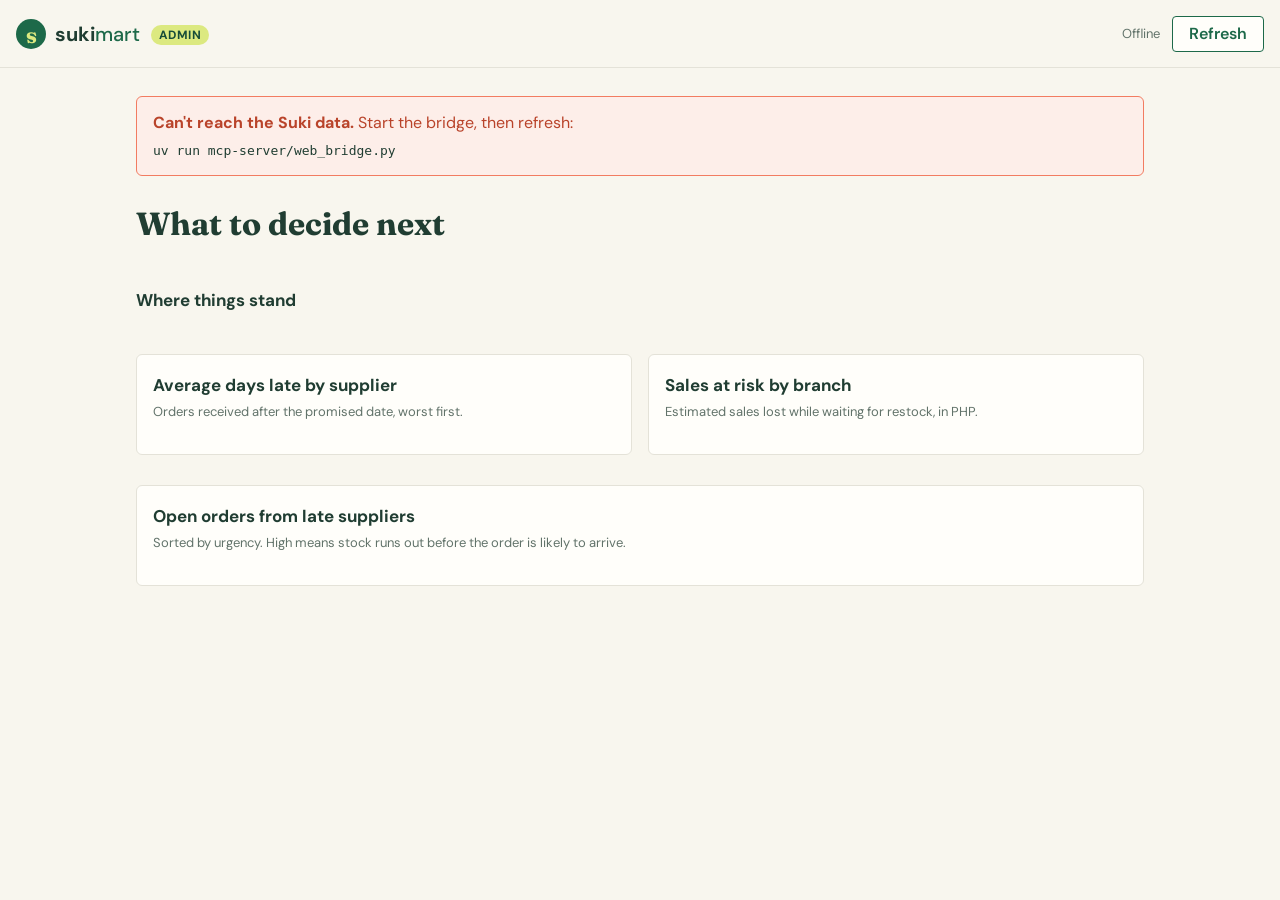
==== main/admin.html @ f8d5006a "the backend" ====
<!doctype html>
<html lang="en">
	<head>
		<meta charset="utf-8">
		<meta name="viewport" content="width=device-width, initial-scale=1">
		<title>Suki Mart Admin | Supplier operations</title>
		<link rel="preconnect" href="https://fonts.googleapis.com">
		<link rel="preconnect" href="https://fonts.gstatic.com" crossorigin>
		<link href="https://fonts.googleapis.com/css2?family=DM+Sans:wght@400;500;600;700&family=Fraunces:opsz,wght@9..144,600;9..144,700&display=swap" rel="stylesheet">
		<link rel="stylesheet" href="admin.css">
		<script src="admin.js" defer></script>
	</head>
	<body>
		<header class="bar">
			<a class="brand" href="index.html" aria-label="Back to the store">
				<span class="brand-mark" aria-hidden="true">s</span>
				<span>suki<span class="brand-light">mart</span> <span class="role">Admin</span></span>
			</a>
			<div class="bar-right">
				<span id="status" class="status" role="status">Loading…</span>
				<button id="refresh" type="button">Refresh</button>
			</div>
		</header>

		<main class="page">
			<div id="offline" class="offline" hidden>
				<strong>Can't reach the Suki data.</strong>
				Start the bridge, then refresh:
				<code>uv run mcp-server/web_bridge.py</code>
			</div>

			<section aria-labelledby="h-decide">
				<h1 id="h-decide">What to decide next</h1>
				<p class="lede" id="lede"></p>
				<div id="decisions" class="decisions"></div>
			</section>

			<section aria-labelledby="h-nums">
				<h2 id="h-nums">Where things stand</h2>
				<div id="tiles" class="tiles"></div>
			</section>

			<div class="two">
				<section class="panel" aria-labelledby="h-late">
					<h2 id="h-late">Average days late by supplier</h2>
					<p class="hint">Orders received after the promised date, worst first.</p>
					<div id="late" class="bars"></div>
				</section>
				<section class="panel" aria-labelledby="h-branch">
					<h2 id="h-branch">Sales at risk by branch</h2>
					<p class="hint">Estimated sales lost while waiting for restock, in PHP.</p>
					<div id="branch" class="bars"></div>
				</section>
			</div>

			<section class="panel" aria-labelledby="h-open">
				<h2 id="h-open">Open orders from late suppliers</h2>
				<p class="hint">Sorted by urgency. High means stock runs out before the order is likely to arrive.</p>
				<div class="tw"><table id="open"></table></div>
			</section>
		</main>
	</body>
</html>
---- main/admin.css ----
:root {
  color-scheme: light;
  --ink: #203d32;
  --ink-soft: #62736a;
  --green: #1d6949;
  --green-deep: #174c38;
  --lime: #dce980;
  --coral: #f27c61;
  --coral-deep: #b9432a;
  --paper: #f8f6ee;
  --paper-dark: #efede3;
  --white: #fffefa;
  --line: #e4e2d8;
  --font-body: "DM Sans", system-ui, sans-serif;
  --font-display: "Fraunces", Georgia, serif;
}
* { box-sizing: border-box; }
body { margin: 0; background: var(--paper); color: var(--ink); font-family: var(--font-body); line-height: 1.5; -webkit-font-smoothing: antialiased; }
a { color: inherit; text-decoration: none; }
button { font: inherit; }

.bar { min-height: 68px; padding: 10px 16px; display: flex; align-items: center; justify-content: space-between; gap: 12px; flex-wrap: wrap; border-bottom: 1px solid var(--line); background: var(--paper); }
.brand { display: inline-flex; align-items: center; gap: 9px; font-size: 20px; font-weight: 700; }
.brand-mark { width: 30px; height: 30px; display: grid; place-items: center; border-radius: 50%; background: var(--green); color: var(--lime); font-family: var(--font-display); font-size: 22px; }
.brand-light { color: var(--green); font-weight: 500; }
.role { margin-left: 6px; padding: 2px 8px; border-radius: 999px; background: var(--lime); color: var(--green-deep); font-size: 12px; font-weight: 700; letter-spacing: .4px; text-transform: uppercase; vertical-align: 2px; }
.bar-right { display: flex; align-items: center; gap: 12px; }
.status { font-size: 13px; color: var(--ink-soft); }
#refresh { height: 36px; padding: 0 16px; border: 1px solid var(--green); border-radius: 4px; background: var(--white); color: var(--green); font-weight: 600; cursor: pointer; }
#refresh:hover { background: var(--green); color: var(--white); }

.page { max-width: 1040px; margin: 0 auto; padding: 28px 16px 64px; display: flex; flex-direction: column; gap: 30px; }
h1 { margin: 0 0 6px; font-family: var(--font-display); font-size: 32px; line-height: 1.15; text-wrap: balance; }
h2 { margin: 0 0 4px; font-size: 17px; }
.lede { margin: 0 0 16px; color: var(--ink-soft); max-width: 66ch; }
.hint { margin: 0 0 14px; font-size: 13px; color: var(--ink-soft); }
.offline { padding: 14px 16px; border: 1px solid var(--coral); border-radius: 6px; background: #fdeee9; color: var(--coral-deep); }
.offline code { display: block; margin-top: 6px; font-family: ui-monospace, Consolas, monospace; font-size: 13px; color: var(--ink); }

.decisions { display: flex; flex-direction: column; gap: 14px; }
.decision { display: grid; grid-template-columns: 44px 1fr; gap: 14px; padding: 16px; background: var(--white); border: 1px solid var(--line); border-radius: 6px; min-width: 0; }
.rank { width: 36px; height: 36px; display: grid; place-items: center; border-radius: 50%; background: var(--green); color: var(--lime); font-family: var(--font-display); font-weight: 700; font-size: 18px; }
.decision.p1 .rank { background: var(--coral); color: var(--white); }
.decision h3 { margin: 0; font-size: 18px; }
.decision .why { margin: 4px 0 12px; color: var(--ink-soft); max-width: 70ch; }
.decision .body { min-width: 0; }
.contact { margin: 0 0 8px; font-size: 14px; }
.alt { margin: 0; padding: 10px 12px; background: var(--paper); border-radius: 4px; font-size: 14px; }

.tiles { display: grid; grid-template-columns: repeat(auto-fit, minmax(170px, 1fr)); gap: 12px; margin-top: 10px; }
.tile { padding: 14px; background: var(--white); border: 1px solid var(--line); border-radius: 6px; }
.tile b { display: block; font-family: var(--font-display); font-size: 30px; line-height: 1.1; font-variant-numeric: tabular-nums; }
.tile.hot b { color: var(--coral-deep); }
.tile span { font-size: 13px; color: var(--ink-soft); }

.two { display: grid; grid-template-columns: repeat(auto-fit, minmax(min(100%, 440px), 1fr)); gap: 16px; }
.panel { padding: 18px 16px; background: var(--white); border: 1px solid var(--line); border-radius: 6px; min-width: 0; }
.bars { display: flex; flex-direction: column; gap: 6px; }
.row { display: grid; grid-template-columns: 130px 1fr 62px; gap: 10px; align-items: center; font-size: 13px; }
.row .name { white-space: nowrap; overflow: hidden; text-overflow: ellipsis; color: var(--ink-soft); }
.row.flag .name { color: var(--ink); font-weight: 700; }
.track { height: 12px; }
.bar-fill { height: 100%; min-width: 2px; border-radius: 0 4px 4px 0; background: var(--line); }
.row.flag .bar-fill { background: var(--coral); }
.row.exp .bar-fill { background: var(--green); }
.val { text-align: right; font-variant-numeric: tabular-nums; color: var(--ink-soft); }

.tw { overflow-x: auto; }
table { width: 100%; border-collapse: collapse; font-size: 13px; font-variant-numeric: tabular-nums; }
th, td { padding: 7px 12px 7px 0; text-align: left; border-bottom: 1px solid var(--line); white-space: nowrap; }
th { font-weight: 600; color: var(--ink-soft); }
.pill { display: inline-block; padding: 1px 8px; border-radius: 999px; font-size: 11px; font-weight: 700; letter-spacing: .3px; }
.pill.high, .pill.out { background: #fdeee9; color: var(--coral-deep); }
.pill.normal, .pill.risk { background: var(--paper-dark); color: var(--ink-soft); }

@media (max-width: 520px) {
  h1 { font-size: 26px; }
  .decision { grid-template-columns: 1fr; }
  .row { grid-template-columns: 96px 1fr 54px; gap: 8px; }
}
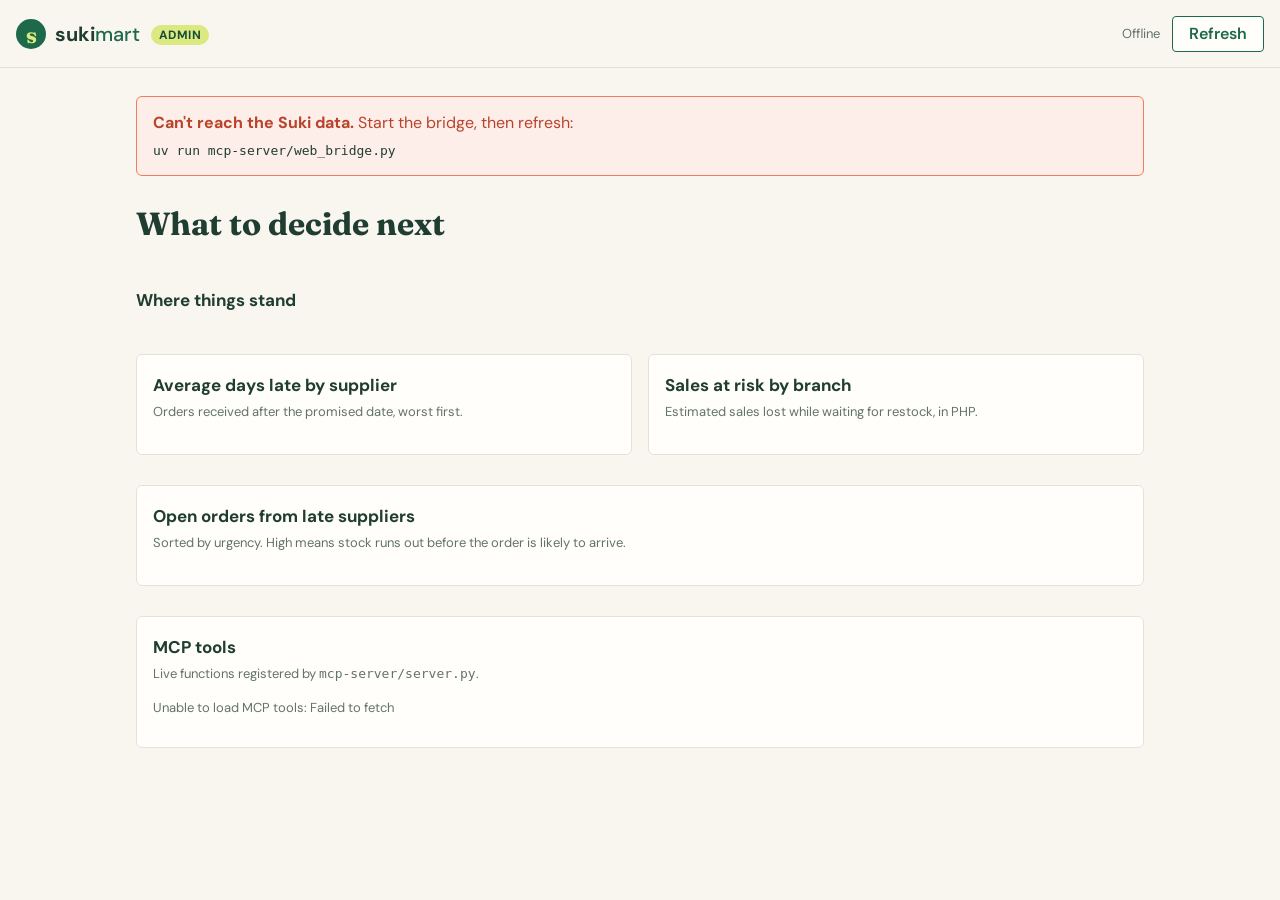
==== commit 5b3b72d3: "Show registered MCP tools in admin dashboard Expose FastMCP tool metadata through the web bridge and" ====
--- a/main/admin.html
+++ b/main/admin.html
@@ -58,6 +58,13 @@
 				<p class="hint">Sorted by urgency. High means stock runs out before the order is likely to arrive.</p>
 				<div class="tw"><table id="open"></table></div>
 			</section>
+
+			<section class="panel" aria-labelledby="h-tools">
+				<h2 id="h-tools">MCP tools</h2>
+				<p class="hint">Live functions registered by <code>mcp-server/server.py</code>.</p>
+				<p id="tools-status" class="tools-status" role="status">Loading tools…</p>
+				<div id="tools" class="tools"></div>
+			</section>
 		</main>
 	</body>
 </html>
--- a/main/admin.css
+++ b/main/admin.css
@@ -73,6 +73,18 @@
 .pill.high, .pill.out { background: #fdeee9; color: var(--coral-deep); }
 .pill.normal, .pill.risk { background: var(--paper-dark); color: var(--ink-soft); }
 
+.tools-status { margin: 8px 0 12px; color: var(--ink-soft); font-size: 13px; }
+.tools { display: grid; grid-template-columns: repeat(auto-fit, minmax(min(100%, 300px), 1fr)); gap: 12px; }
+.tool-card { min-width: 0; padding: 14px; border: 1px solid var(--line); border-radius: 5px; background: var(--paper); }
+.tool-card h3 { margin: 0 0 6px; font-size: 14px; }
+.tool-card h3 code { overflow-wrap: anywhere; }
+.tool-card p { margin: 0 0 10px; color: var(--ink-soft); font-size: 13px; }
+.tool-params { display: flex; flex-wrap: wrap; gap: 6px; }
+.tool-param { display: flex; flex-direction: column; padding: 5px 7px; border-radius: 4px; background: var(--white); }
+.tool-param code, .tool-card h3 code { font-family: ui-monospace, Consolas, monospace; }
+.tool-param small { color: var(--ink-soft); font-size: 10px; }
+.tool-card .no-params { margin: 0; font-style: italic; }
+
 @media (max-width: 520px) {
   h1 { font-size: 26px; }
   .decision { grid-template-columns: 1fr; }
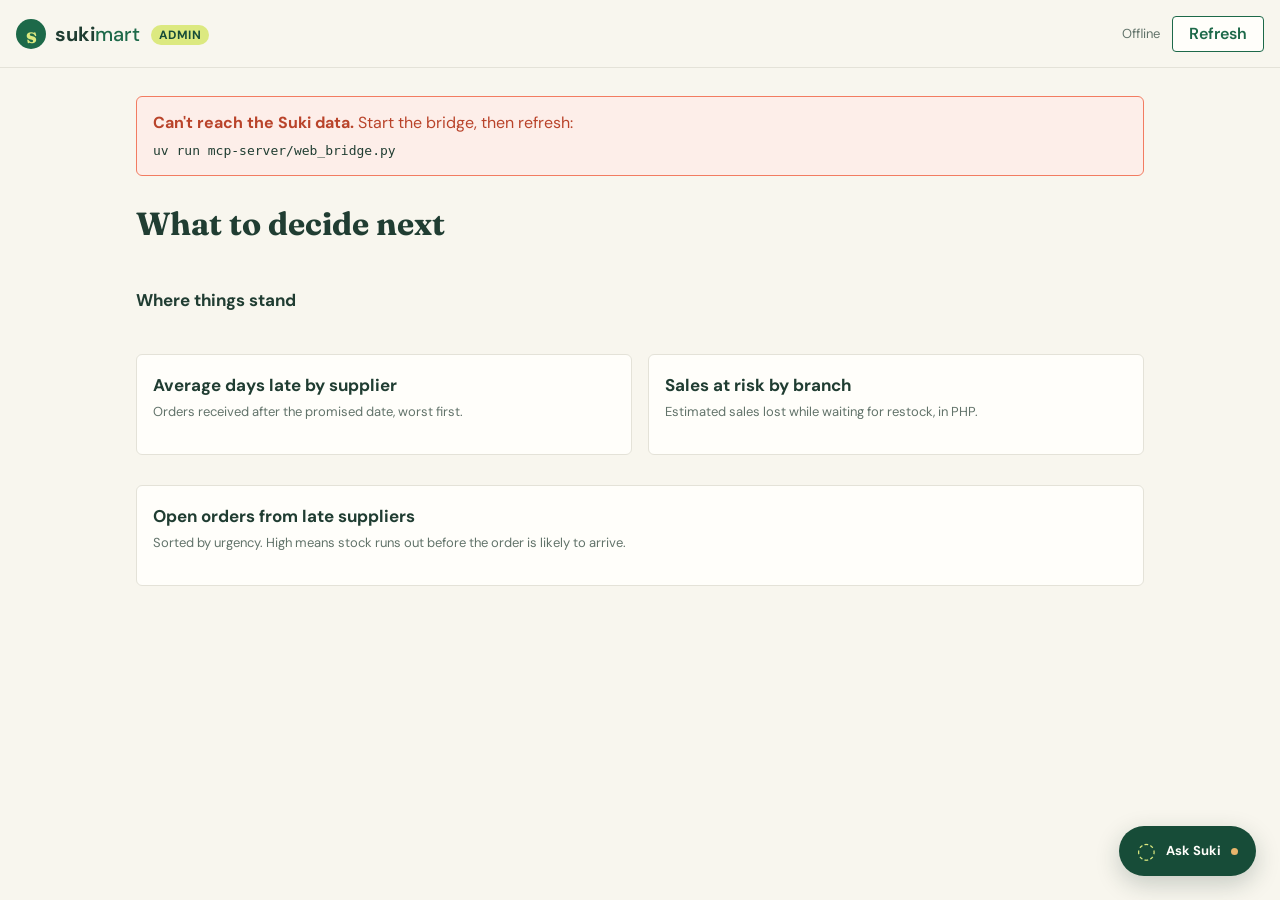
==== commit 07f0888d: "Admin: add Ask Suki chat widget (Hermes via /api/chat); restore list_branches for web bridge" ====
--- a/main/admin.html
+++ b/main/admin.html
@@ -9,6 +9,7 @@
 		<link href="https://fonts.googleapis.com/css2?family=DM+Sans:wght@400;500;600;700&family=Fraunces:opsz,wght@9..144,600;9..144,700&display=swap" rel="stylesheet">
 		<link rel="stylesheet" href="admin.css">
 		<script src="admin.js" defer></script>
+		<script src="admin-chat.js" defer></script>
 	</head>
 	<body>
 		<header class="bar">
@@ -58,13 +59,40 @@
 				<p class="hint">Sorted by urgency. High means stock runs out before the order is likely to arrive.</p>
 				<div class="tw"><table id="open"></table></div>
 			</section>
+		</main>
 
-			<section class="panel" aria-labelledby="h-tools">
-				<h2 id="h-tools">MCP tools</h2>
-				<p class="hint">Live functions registered by <code>mcp-server/server.py</code>.</p>
-				<p id="tools-status" class="tools-status" role="status">Loading tools…</p>
-				<div id="tools" class="tools"></div>
+		<div class="chat-widget">
+			<section class="chat-panel" id="chat-panel" aria-labelledby="chat-title" hidden>
+				<header class="chat-header">
+					<div class="chat-agent-mark" aria-hidden="true">s</div>
+					<div class="chat-agent-copy">
+						<h2 id="chat-title">Suki ops assistant</h2>
+						<span><span class="chat-status-dot" id="chat-status-dot"></span><span id="chat-status">Checking local Hermes…</span></span>
+					</div>
+					<button class="chat-icon-button" id="chat-clear" type="button" aria-label="Clear conversation" title="Clear conversation">↺</button>
+					<button class="chat-icon-button" id="chat-close" type="button" aria-label="Close chat">×</button>
+				</header>
+				<div class="chat-messages" id="chat-messages" role="log" aria-live="polite" aria-relevant="additions text">
+					<div class="chat-welcome">
+						<p>Ask me anything about suppliers, purchase orders or shelf risk. I answer from the live Suki data through Hermes.</p>
+						<div class="chat-suggestions">
+							<button type="button" data-prompt="Use the suki-team-skill skill to give me the supplier reliability report: rank all suppliers, highlight the worst, and tell me what to do.">Supplier reliability report</button>
+							<button type="button" data-prompt="Use the suki-team-skill skill: which open purchase orders from unreliable suppliers should we chase today? Show only the urgent ones.">POs to chase today</button>
+							<button type="button" data-prompt="Use the suki-team-skill skill: find the worst supplier, show its scorecard and estimate what its unreliability costs us. Suggest a better alternative.">What is the worst supplier costing us?</button>
+							<button type="button" data-prompt="Use the suki-team-skill skill: draft a short, firm escalation email to the worst supplier's contact, citing the numbers from the data.">Draft an escalation email</button>
+						</div>
+					</div>
+				</div>
+				<form class="chat-form" id="chat-form">
+					<label class="visually-hidden" for="chat-input">Message the Suki ops assistant</label>
+					<textarea id="chat-input" rows="1" maxlength="1200" placeholder="Ask about suppliers, POs, shelf risk…" required></textarea>
+					<button class="chat-send" id="chat-send" type="submit" aria-label="Send message" disabled><span aria-hidden="true">↑</span></button>
+				</form>
+				<p class="chat-footnote">Powered by your local Hermes agent · suggestions only, no orders are placed</p>
 			</section>
-		</main>
+			<button class="chat-launcher" id="chat-toggle" type="button" aria-expanded="false" aria-controls="chat-panel">
+				<span class="chat-launcher-icon" aria-hidden="true">◌</span><span>Ask Suki</span><span class="chat-launcher-dot" id="chat-launcher-dot" aria-hidden="true"></span>
+			</button>
+		</div>
 	</body>
 </html>
--- a/main/admin.css
+++ b/main/admin.css
@@ -73,20 +73,62 @@
 .pill.high, .pill.out { background: #fdeee9; color: var(--coral-deep); }
 .pill.normal, .pill.risk { background: var(--paper-dark); color: var(--ink-soft); }
 
-.tools-status { margin: 8px 0 12px; color: var(--ink-soft); font-size: 13px; }
-.tools { display: grid; grid-template-columns: repeat(auto-fit, minmax(min(100%, 300px), 1fr)); gap: 12px; }
-.tool-card { min-width: 0; padding: 14px; border: 1px solid var(--line); border-radius: 5px; background: var(--paper); }
-.tool-card h3 { margin: 0 0 6px; font-size: 14px; }
-.tool-card h3 code { overflow-wrap: anywhere; }
-.tool-card p { margin: 0 0 10px; color: var(--ink-soft); font-size: 13px; }
-.tool-params { display: flex; flex-wrap: wrap; gap: 6px; }
-.tool-param { display: flex; flex-direction: column; padding: 5px 7px; border-radius: 4px; background: var(--white); }
-.tool-param code, .tool-card h3 code { font-family: ui-monospace, Consolas, monospace; }
-.tool-param small { color: var(--ink-soft); font-size: 10px; }
-.tool-card .no-params { margin: 0; font-style: italic; }
-
 @media (max-width: 520px) {
   h1 { font-size: 26px; }
   .decision { grid-template-columns: 1fr; }
   .row { grid-template-columns: 96px 1fr 54px; gap: 8px; }
 }
+
+/* ── Chat widget (Ask Suki) ───────────────────────────────────────────── */
+.visually-hidden { position: absolute; width: 1px; height: 1px; padding: 0; margin: -1px; overflow: hidden; clip: rect(0 0 0 0); white-space: nowrap; border: 0; }
+.chat-widget { position: fixed; right: 24px; bottom: 24px; z-index: 20; display: flex; flex-direction: column; align-items: flex-end; gap: 12px; }
+.chat-launcher { min-height: 50px; padding: 0 18px; display: flex; align-items: center; gap: 10px; border: 0; border-radius: 999px; background: var(--green-deep); color: var(--white); box-shadow: 0 8px 24px rgba(24, 51, 39, .22); font-size: 13px; font-weight: 700; cursor: pointer; transition: transform .18s ease, background .18s ease; }
+.chat-launcher:hover { transform: translateY(-2px); background: var(--green); }
+.chat-launcher[hidden] { display: none; }
+.chat-launcher-icon { color: var(--lime); font-size: 22px; line-height: 1; }
+.chat-launcher-dot { width: 7px; height: 7px; border-radius: 50%; background: #8dd28a; }
+.chat-launcher-dot.is-offline { background: #e9b56c; }
+.chat-panel { width: min(440px, calc(100vw - 32px)); height: min(620px, calc(100dvh - 104px)); display: flex; flex-direction: column; overflow: hidden; border: 1px solid rgba(32, 61, 50, .14); border-radius: 10px; background: var(--white); box-shadow: 0 14px 45px rgba(25, 48, 37, .22); animation: chat-appear .18s ease-out both; }
+.chat-panel[hidden] { display: none; }
+.chat-header { min-height: 64px; padding: 12px 10px 12px 15px; display: flex; align-items: center; gap: 10px; background: var(--green-deep); color: var(--white); }
+.chat-agent-mark { width: 34px; height: 34px; flex: none; display: grid; place-items: center; border-radius: 50%; background: var(--lime); color: var(--green-deep); font-family: var(--font-display); font-size: 22px; font-weight: 700; }
+.chat-agent-copy { flex: 1; min-width: 0; }
+.chat-agent-copy h2 { margin: 0; font-family: var(--font-display); font-size: 17px; font-weight: 600; }
+.chat-agent-copy > span { margin-top: 2px; display: flex; align-items: center; gap: 6px; color: rgba(255,255,255,.75); font-size: 11px; }
+.chat-status-dot { width: 6px; height: 6px; border-radius: 50%; background: #e9b56c; }
+.chat-status-dot.is-connected { background: #93d28c; }
+.chat-icon-button { width: 32px; height: 32px; display: grid; place-items: center; border: 0; border-radius: 4px; background: transparent; color: var(--white); font-size: 20px; cursor: pointer; }
+.chat-icon-button:hover { background: rgba(255,255,255,.12); }
+.chat-messages { flex: 1; min-height: 0; padding: 16px 14px; overflow-y: auto; background: #fbfaf6; }
+.chat-welcome { padding: 12px; border: 1px solid var(--line); border-radius: 6px; background: var(--white); font-size: 13px; }
+.chat-welcome[hidden] { display: none; }
+.chat-welcome p { margin: 0 0 12px; }
+.chat-suggestions { display: flex; flex-direction: column; align-items: flex-start; gap: 6px; }
+.chat-suggestions button { max-width: 100%; padding: 7px 10px; border: 1px solid #dce6d9; border-radius: 4px; background: #f4f7eb; color: var(--green-deep); font-size: 12px; text-align: left; cursor: pointer; }
+.chat-suggestions button:hover { border-color: var(--green); }
+.chat-message { width: fit-content; max-width: 92%; margin-top: 12px; padding: 10px 12px; border-radius: 8px; overflow-wrap: anywhere; font-size: 13px; line-height: 1.55; }
+.chat-message-user { margin-left: auto; background: var(--green); color: var(--white); white-space: pre-wrap; }
+.chat-message-assistant { border: 1px solid var(--line); background: var(--white); color: var(--ink); }
+.chat-message-assistant > :first-child { margin-top: 0; }
+.chat-message-assistant > :last-child { margin-bottom: 0; }
+.chat-message p { margin: 0 0 8px; }
+.chat-message h4 { margin: 10px 0 6px; font-size: 14px; }
+.chat-message ul, .chat-message ol { margin: 0 0 8px; padding-left: 20px; }
+.chat-message code { padding: 0 4px; border-radius: 3px; background: var(--paper-dark); font-family: ui-monospace, Consolas, monospace; font-size: 12px; }
+.chat-message hr { border: 0; border-top: 1px solid var(--line); margin: 10px 0; }
+.chat-table { margin: 4px 0 10px; overflow-x: auto; }
+.chat-table table { font-size: 12px; }
+.chat-table th, .chat-table td { padding: 4px 10px 4px 0; }
+.chat-message.is-pending { color: var(--ink-soft); font-style: italic; }
+.chat-message.is-error { border-color: #efc6b8; background: #fff6f2; color: #8a3e2e; white-space: pre-wrap; }
+.chat-form { margin: 0 12px; padding: 8px 8px 8px 12px; display: flex; align-items: flex-end; gap: 8px; border: 1px solid var(--line); border-radius: 6px; background: var(--white); }
+.chat-form:focus-within { border-color: var(--green); }
+.chat-form textarea { width: 100%; min-height: 24px; max-height: 112px; padding: 3px 0; resize: none; border: 0; outline: 0; background: transparent; color: var(--ink); font: inherit; font-size: 13px; line-height: 1.5; }
+.chat-send { width: 32px; height: 32px; flex: none; display: grid; place-items: center; border: 0; border-radius: 4px; background: var(--green); color: var(--white); font-size: 19px; cursor: pointer; }
+.chat-send:disabled { background: #d7ddd5; color: #849087; cursor: not-allowed; }
+.chat-footnote { margin: 8px 14px 10px; color: #879187; font-size: 10px; text-align: center; }
+@keyframes chat-appear { from { opacity: 0; transform: translateY(7px); } to { opacity: 1; transform: translateY(0); } }
+@media (max-width: 520px) {
+  .chat-widget { right: 12px; bottom: 12px; }
+  .chat-panel { height: calc(100dvh - 84px); }
+}
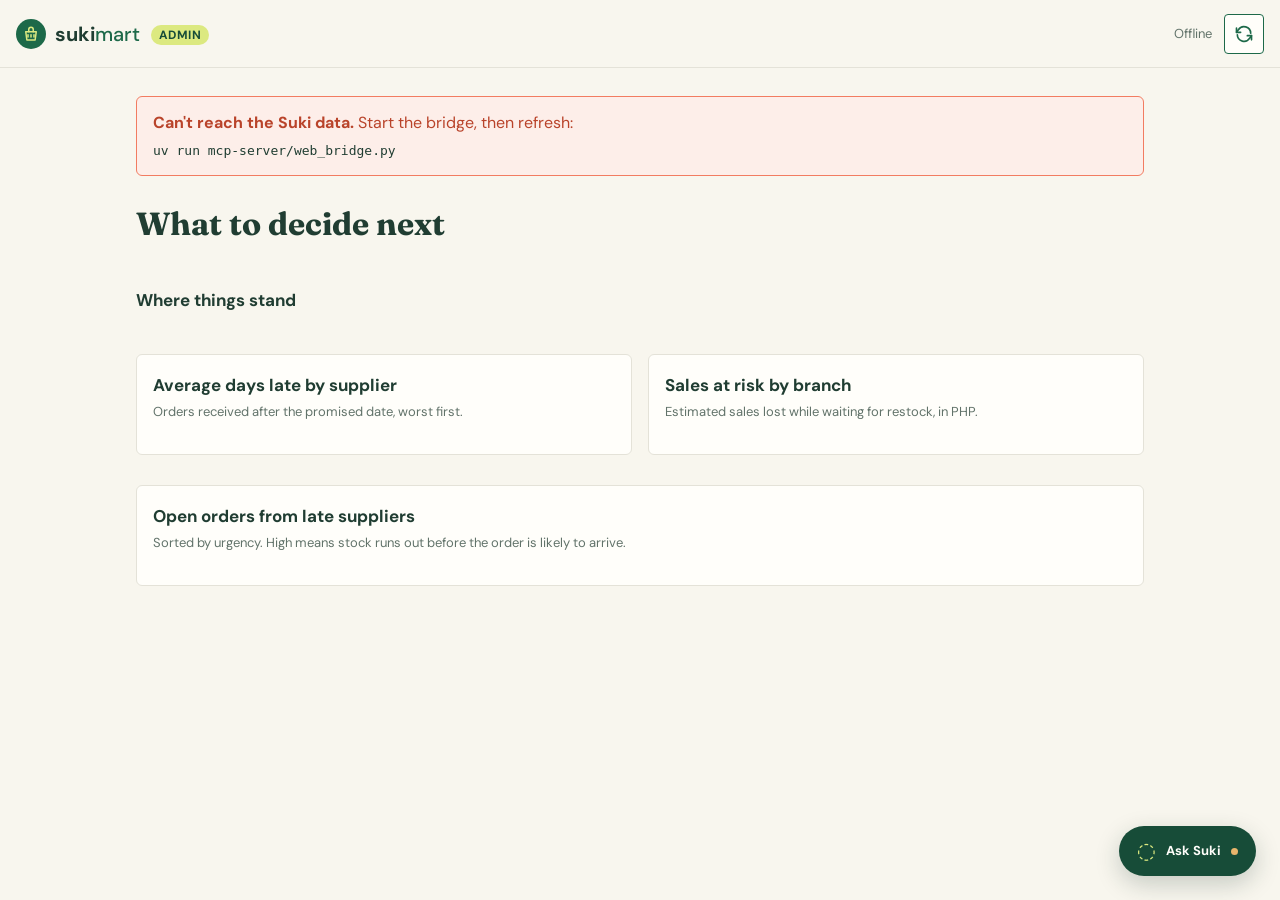
==== commit a3e56f58: "icons" ====
--- a/main/admin.html
+++ b/main/admin.html
@@ -14,12 +14,12 @@
 	<body>
 		<header class="bar">
 			<a class="brand" href="index.html" aria-label="Back to the store">
-				<span class="brand-mark" aria-hidden="true">s</span>
+				<span class="brand-mark" aria-hidden="true"><svg width="18" height="18" viewBox="0 0 24 24" fill="none" stroke="currentColor" stroke-width="2" stroke-linecap="round" stroke-linejoin="round"><path d="M5 9h14l-1.5 11h-11L5 9Z"/><path d="M9 9V6a3 3 0 0 1 6 0v3M8 13v3m4-3v3m4-3v3"/></svg></span>
 				<span>suki<span class="brand-light">mart</span> <span class="role">Admin</span></span>
 			</a>
 			<div class="bar-right">
 				<span id="status" class="status" role="status">Loading…</span>
-				<button id="refresh" type="button">Refresh</button>
+				<button id="refresh" type="button" aria-label="Refresh data" title="Refresh data"><svg aria-hidden="true" viewBox="0 0 24 24" fill="none" stroke="currentColor" stroke-width="2" stroke-linecap="round" stroke-linejoin="round"><path d="M20 11a8 8 0 0 0-14.8-4L3 10"/><path d="M3 5v5h5"/><path d="M4 13a8 8 0 0 0 14.8 4L21 14"/><path d="M21 19v-5h-5"/></svg></button>
 			</div>
 		</header>
 
--- a/main/admin.css
+++ b/main/admin.css
@@ -21,13 +21,15 @@
 
 .bar { min-height: 68px; padding: 10px 16px; display: flex; align-items: center; justify-content: space-between; gap: 12px; flex-wrap: wrap; border-bottom: 1px solid var(--line); background: var(--paper); }
 .brand { display: inline-flex; align-items: center; gap: 9px; font-size: 20px; font-weight: 700; }
-.brand-mark { width: 30px; height: 30px; display: grid; place-items: center; border-radius: 50%; background: var(--green); color: var(--lime); font-family: var(--font-display); font-size: 22px; }
+.brand-mark { width: 30px; height: 30px; display: grid; place-items: center; flex: none; border-radius: 50%; background: var(--green); color: var(--lime); font-family: var(--font-display); font-size: 22px; }
 .brand-light { color: var(--green); font-weight: 500; }
 .role { margin-left: 6px; padding: 2px 8px; border-radius: 999px; background: var(--lime); color: var(--green-deep); font-size: 12px; font-weight: 700; letter-spacing: .4px; text-transform: uppercase; vertical-align: 2px; }
 .bar-right { display: flex; align-items: center; gap: 12px; }
 .status { font-size: 13px; color: var(--ink-soft); }
-#refresh { height: 36px; padding: 0 16px; border: 1px solid var(--green); border-radius: 4px; background: var(--white); color: var(--green); font-weight: 600; cursor: pointer; }
+#refresh { width: 40px; height: 40px; padding: 9px; display: grid; place-items: center; flex: none; border: 1px solid var(--green); border-radius: 4px; background: var(--white); color: var(--green); cursor: pointer; }
+#refresh svg { width: 20px; height: 20px; }
 #refresh:hover { background: var(--green); color: var(--white); }
+#refresh:focus-visible { outline: 2px solid var(--coral); outline-offset: 2px; }
 
 .page { max-width: 1040px; margin: 0 auto; padding: 28px 16px 64px; display: flex; flex-direction: column; gap: 30px; }
 h1 { margin: 0 0 6px; font-family: var(--font-display); font-size: 32px; line-height: 1.15; text-wrap: balance; }
